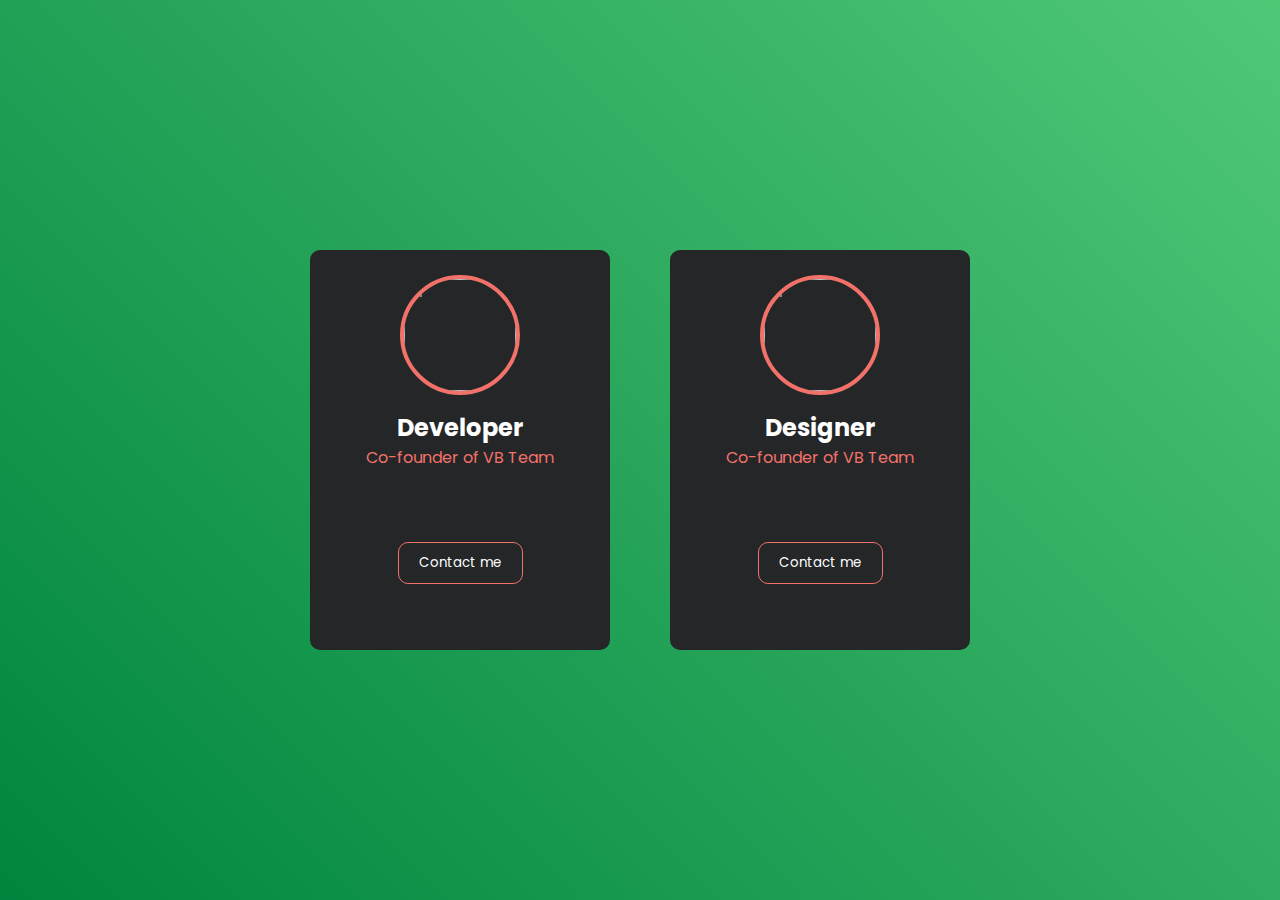
==== index.html @ 05147ce1 "index.html" ====
<!DOCTYPE html>
<html lang="en">
	<head>
		<meta charset="UTF-8" />
		<meta http-equiv="X-UA-Compatible" content="IE=edge" />
		<meta name="viewport" content="width=device-width, initial-scale=1.0" />
		<title>Kourain Profile</title>
		<link
			rel="stylesheet"
			href="https://cdnjs.cloudflare.com/ajax/libs/font-awesome/6.0.0-beta2/css/all.min.css"
			integrity="sha512-YWzhKL2whUzgiheMoBFwW8CKV4qpHQAEuvilg9FAn5VJUDwKZZxkJNuGM4XkWuk94WCrrwslk8yWNGmY1EduTA=="
			crossorigin="anonymous"
			referrerpolicy="no-referrer"
		/>
		<link rel="stylesheet" href="style.css" />
	</head>
	<body>
		<div class="card">
			<div class="card__img">
				<img src=".img/logo.png" alt="" />
			</div>
			<h2>Developer</h2>
			<p>Co-founder of VB Team</p>
			<div class="card__social">
				</a>
				<a target="_black" href="https://www.youtube.com/c/Nodemy">
					<i class="fab fa-youtube"></i>
				</a>
				<a target="_black" href="https://github.com/namndwebdev/html-css-js-thuc-chien">
					<i class="fab fa-github"></i>
				</a>
			</div>
			<button>Contact me</button>
		</div>
		<div class="card">
			<div class="card__img">
				<img src=".img/Logo.png" alt="" />
			</div>
			<h2>Designer</h2>
			<p>Co-founder of VB Team</p>
			<div class="card__social">
				<a target="_black" href="https://www.youtube.com/c/Nodemy">
					<i class="fab fa-youtube"></i>
				</a>
				<a target="_black" href="https://github.com/namndwebdev/html-css-js-thuc-chien">
					<i class="fab fa-github"></i>
				</a>
			</div>
			<button>Contact me</button>
		</div>
	</body>
</html>
---- style.css ----
@import url('https://fonts.googleapis.com/css?family=Poppins:400,500,600,700&display=swap');

:root {
	--pink-color: #f2726a;
}

* {
	margin: 0;
	padding: 0;
	box-sizing: border-box;
	font-family: 'Poppins', sans-serif;
}

body {
	height: 100vh;
	background: linear-gradient(45deg, #00853e, #50c878);
	display: flex;
	justify-content: center;
	align-items: center;
}

.card {
	width: 300px;
	height: 400px;
	border-radius: 10px;
	text-align: center;
	background-color: #242628;
	overflow: hidden;
	margin: 0 30px;
}

.card__img {
	width: 120px;
	height: 120px;
	overflow: hidden;
	transition: 0.25s;
	margin: 0 auto;
	transform: translateY(25px);
	border-radius: 50%;
	border: 4px solid var(--pink-color);
	cursor: pointer;
}

.card__img:hover {
	width: 100%;
	height: 100%;
	border-radius: unset;
	border: unset;
	transform: unset;
}

img {
	width: 100%;
	height: 100%;
	object-fit: cover;
	object-position: center;
}

h2 {
	color: white;
	margin-top: 40px;
}

p {
	color: var(--pink-color);
}

.card__social a {
	text-decoration: none;
	color: white;
	margin: 25px 20px 40px;
	display: inline-block;
	font-size: 18px;
	transition: 0.25s;
}

.card__social a:hover {
	color: var(--pink-color);
}

button {
	outline: none;
	border: none;
	color: white;
	background-color: transparent;
	border: 1px solid var(--pink-color);
	padding: 10px 20px;
	border-radius: inherit;
	cursor: pointer;
	transition: 0.25s;
}

button:hover {
	background-color: var(--pink-color);
}
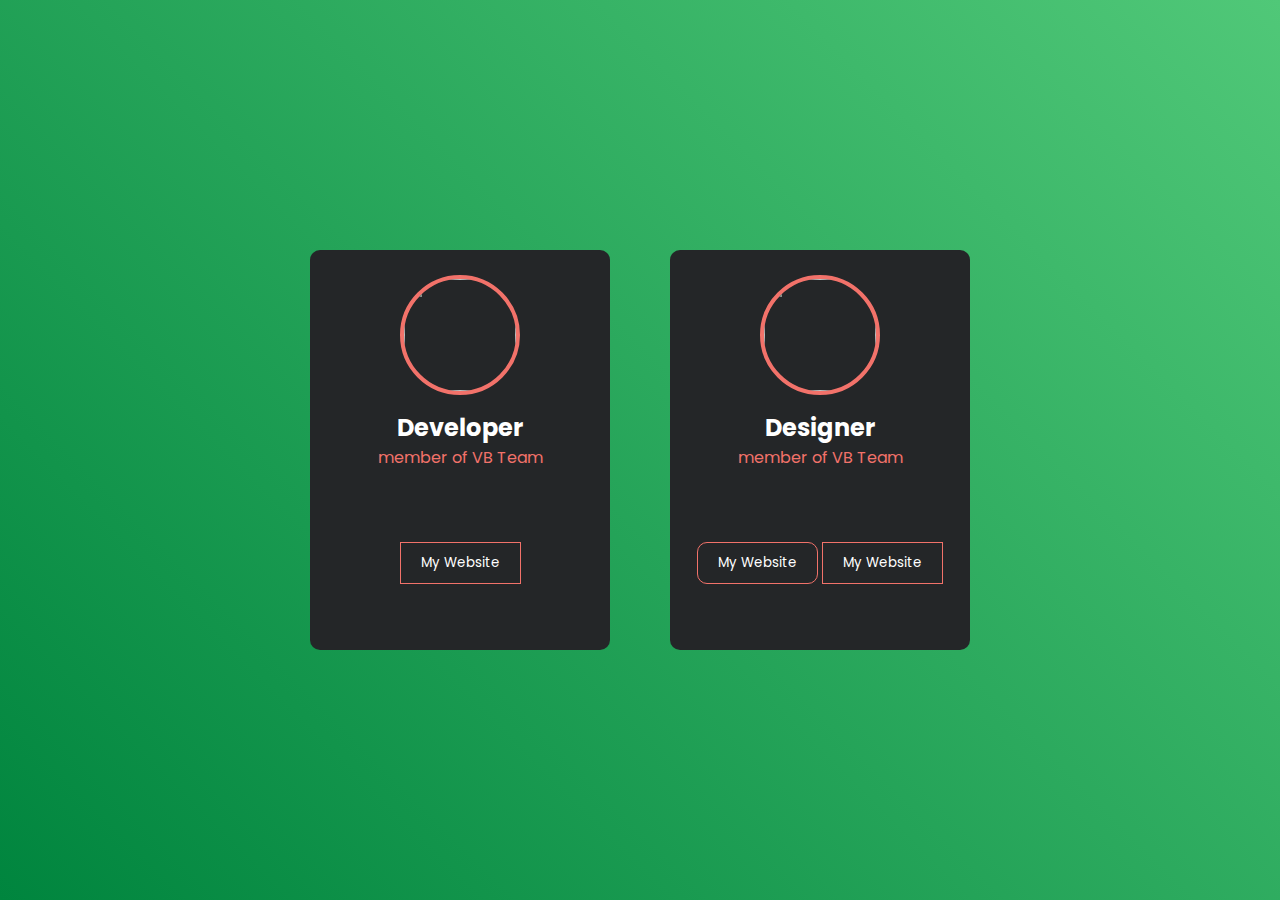
==== commit ea081cd0: "index.html" ====
--- a/index.html
+++ b/index.html
@@ -17,36 +17,36 @@
 	<body>
 		<div class="card">
 			<div class="card__img">
-				<img src=".img/logo.png" alt="" />
+				<img src="img/DEV_LOGO.jpg" alt="" />
 			</div>
 			<h2>Developer</h2>
-			<p>Co-founder of VB Team</p>
+			<p>member of VB Team</p>
 			<div class="card__social">
-				</a>
-				<a target="_black" href="https://www.youtube.com/c/Nodemy">
+				<a target="_black" href="https://youtube.com/@VBTeamKourain">
 					<i class="fab fa-youtube"></i>
 				</a>
-				<a target="_black" href="https://github.com/namndwebdev/html-css-js-thuc-chien">
+				<a target="_black" href="https://github.com/KourainTeam">
 					<i class="fab fa-github"></i>
 				</a>
 			</div>
-			<button>Contact me</button>
+			<a href="https://kourainmod.blogspot.com/"><button>My Website</button></a>
 		</div>
 		<div class="card">
 			<div class="card__img">
-				<img src=".img/Logo.png" alt="" />
+				<img src="img/DES_LOGO.jpg" alt="" />
 			</div>
 			<h2>Designer</h2>
-			<p>Co-founder of VB Team</p>
+			<p>member of VB Team</p>
 			<div class="card__social">
-				<a target="_black" href="https://www.youtube.com/c/Nodemy">
+				<a target="_black" href="https://youtube.com/@VBTeamKourain">
 					<i class="fab fa-youtube"></i>
 				</a>
-				<a target="_black" href="https://github.com/namndwebdev/html-css-js-thuc-chien">
+				<a target="_black" href="https://github.com/KourainTeam">
 					<i class="fab fa-github"></i>
 				</a>
 			</div>
-			<button>Contact me</button>
+			<button onclick="window.location.href='https://kourainmod.blogspot.com/'">My Website</button>
+			<a href="https://kourainmod.blogspot.com/"><button>My Website</button></a>
 		</div>
 	</body>
 </html>
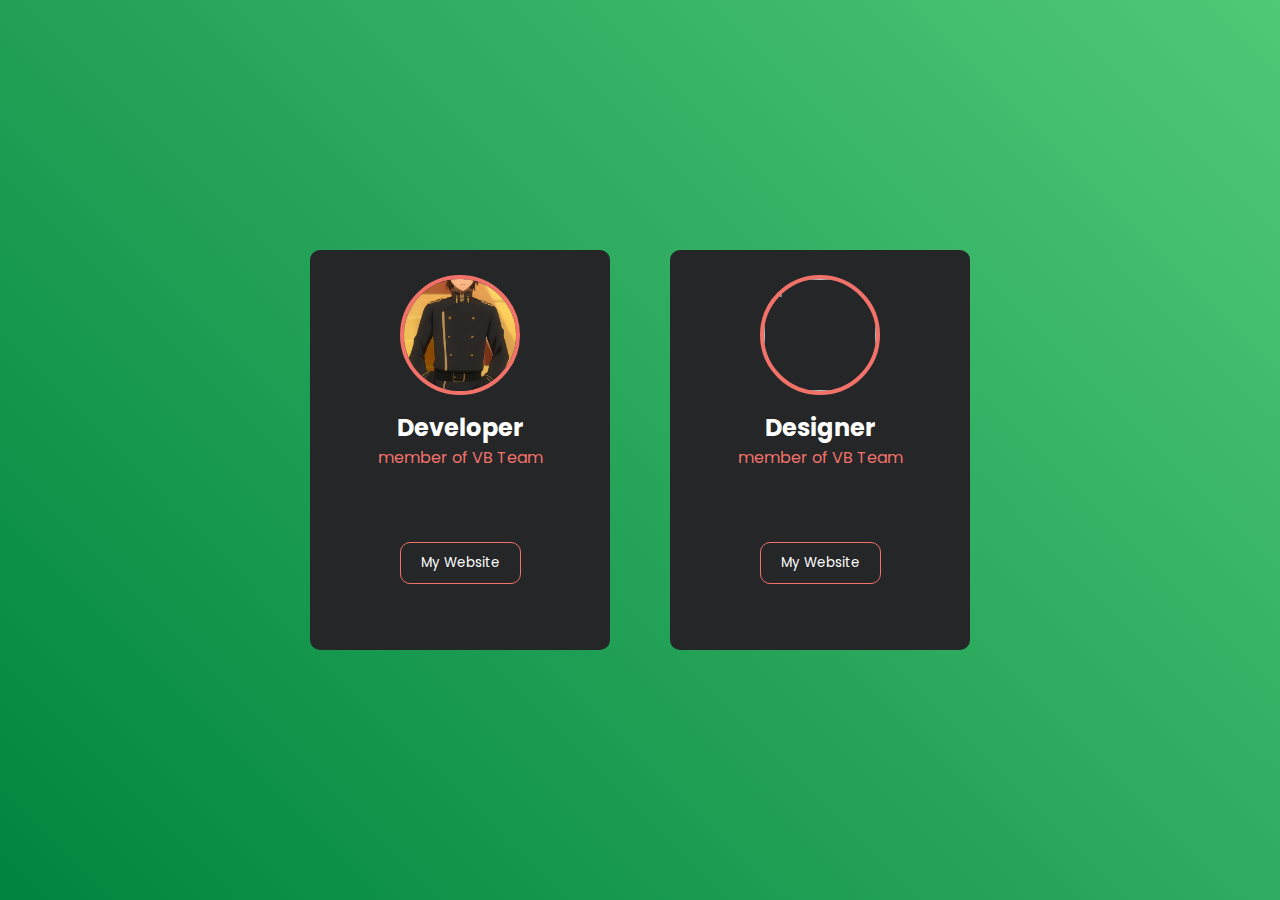
==== commit 866ba2e1: "index.html" ====
--- a/index.html
+++ b/index.html
@@ -17,7 +17,7 @@
 	<body>
 		<div class="card">
 			<div class="card__img">
-				<img src="img/DEV_LOGO.jpg" alt="" />
+				<img src="img/DEV_img.jpg" alt="" />
 			</div>
 			<h2>Developer</h2>
 			<p>member of VB Team</p>
@@ -29,11 +29,11 @@
 					<i class="fab fa-github"></i>
 				</a>
 			</div>
-			<a href="https://kourainmod.blogspot.com/"><button>My Website</button></a>
+			<button onclick="window.location.href='https://kourainmod.blogspot.com/'">My Website</button>
 		</div>
 		<div class="card">
 			<div class="card__img">
-				<img src="img/DES_LOGO.jpg" alt="" />
+				<img src="img/DES_img.jpg" alt="" />
 			</div>
 			<h2>Designer</h2>
 			<p>member of VB Team</p>
@@ -46,7 +46,6 @@
 				</a>
 			</div>
 			<button onclick="window.location.href='https://kourainmod.blogspot.com/'">My Website</button>
-			<a href="https://kourainmod.blogspot.com/"><button>My Website</button></a>
 		</div>
 	</body>
 </html>
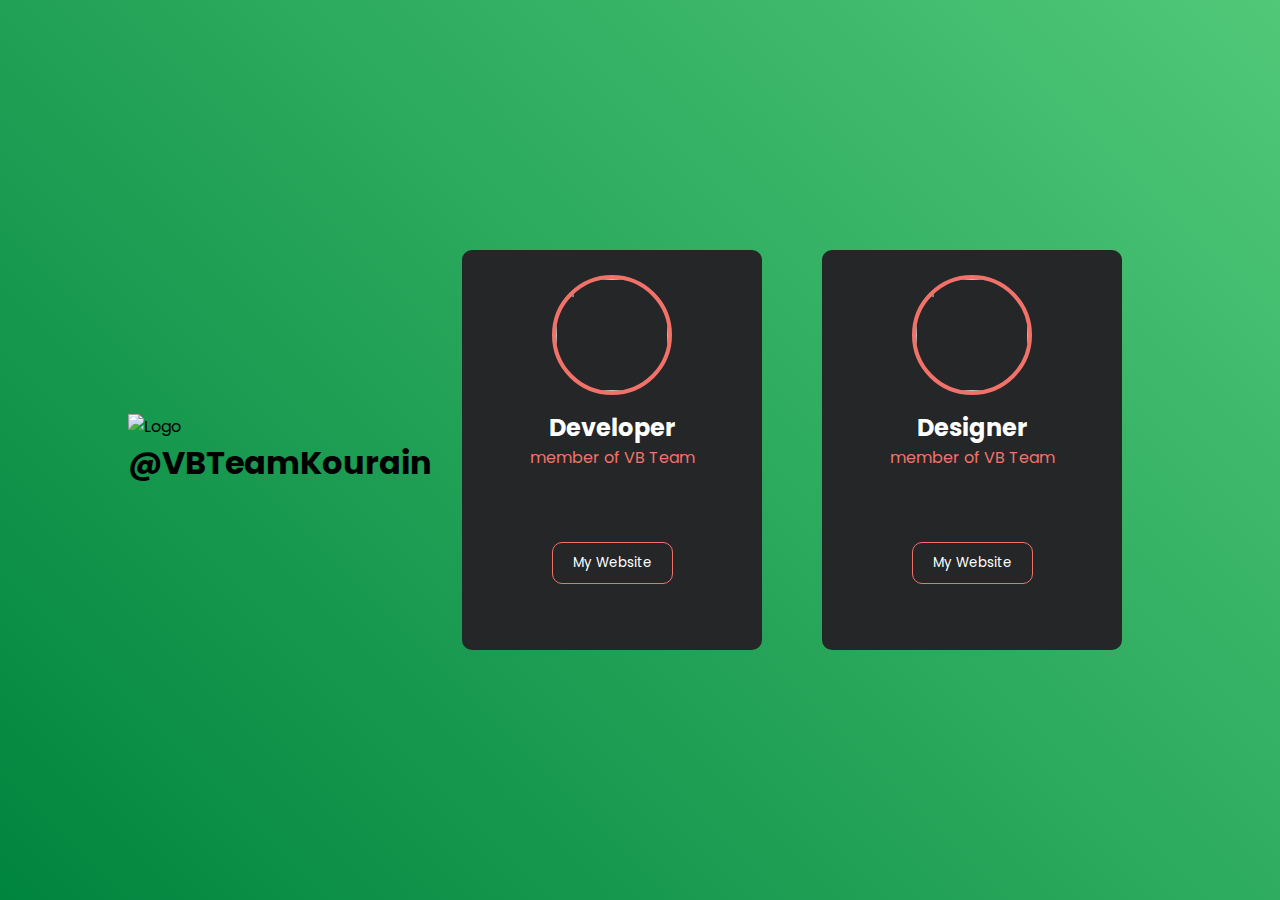
==== commit e9f36f7e: "index.html" ====
--- a/index.html
+++ b/index.html
@@ -1,51 +1,79 @@
 <!DOCTYPE html>
 <html lang="en">
-	<head>
-		<meta charset="UTF-8" />
-		<meta http-equiv="X-UA-Compatible" content="IE=edge" />
-		<meta name="viewport" content="width=device-width, initial-scale=1.0" />
-		<title>Kourain Profile</title>
-		<link
-			rel="stylesheet"
-			href="https://cdnjs.cloudflare.com/ajax/libs/font-awesome/6.0.0-beta2/css/all.min.css"
-			integrity="sha512-YWzhKL2whUzgiheMoBFwW8CKV4qpHQAEuvilg9FAn5VJUDwKZZxkJNuGM4XkWuk94WCrrwslk8yWNGmY1EduTA=="
-			crossorigin="anonymous"
-			referrerpolicy="no-referrer"
-		/>
-		<link rel="stylesheet" href="style.css" />
-	</head>
-	<body>
-		<div class="card">
-			<div class="card__img">
-				<img src="img/DEV_img.jpg" alt="" />
-			</div>
-			<h2>Developer</h2>
-			<p>member of VB Team</p>
-			<div class="card__social">
-				<a target="_black" href="https://youtube.com/@VBTeamKourain">
-					<i class="fab fa-youtube"></i>
-				</a>
-				<a target="_black" href="https://github.com/KourainTeam">
-					<i class="fab fa-github"></i>
-				</a>
-			</div>
-			<button onclick="window.location.href='https://kourainmod.blogspot.com/'">My Website</button>
-		</div>
-		<div class="card">
-			<div class="card__img">
-				<img src="img/DES_img.jpg" alt="" />
-			</div>
-			<h2>Designer</h2>
-			<p>member of VB Team</p>
-			<div class="card__social">
-				<a target="_black" href="https://youtube.com/@VBTeamKourain">
-					<i class="fab fa-youtube"></i>
-				</a>
-				<a target="_black" href="https://github.com/KourainTeam">
-					<i class="fab fa-github"></i>
-				</a>
-			</div>
-			<button onclick="window.location.href='https://kourainmod.blogspot.com/'">My Website</button>
-		</div>
-	</body>
+<head>
+    <meta charset="UTF-8" />
+    <meta http-equiv="X-UA-Compatible" content="IE=edge" />
+    <meta name="viewport" content="width=device-width, initial-scale=1.0" />
+    <title>Kourain Profile</title>
+    <link rel="icon" type="image/x-icon" href="img/favicon.png">
+    <link rel="stylesheet" href="https://cdnjs.cloudflare.com/ajax/libs/font-awesome/6.0.0-beta2/css/all.min.css" integrity="sha512-YWzhKL2whUzgiheMoBFwW8CKV4qpHQAEuvilg9FAn5VJUDwKZZxkJNuGM4XkWuk94WCrrwslk8yWNGmY1EduTA==" crossorigin="anonymous" referrerpolicy="no-referrer" />
+    <link rel="stylesheet" href="style.css" />
+    <script>
+        function isMobileDevice() {
+            return (typeof window.orientation !== "undefined") || (navigator.userAgent.indexOf('IEMobile') !== -1);
+        }
+
+        function applyMobileStyling() {
+            var cards = document.getElementsByClassName("card");
+            for (var i = 0; i < cards.length; i++) {
+                cards[i].style.marginBottom = "20px";
+            }
+
+            var cardImages = document.getElementsByClassName("card__img");
+            for (var i = 0; i < cardImages.length; i++) {
+                cardImages[i].getElementsByTagName("img")[0].style.maxWidth = "100%";
+                cardImages[i].getElementsByTagName("img")[0].style.height = "auto";
+            }
+
+            var cardSocials = document.getElementsByClassName("card__social");
+            for (var i = 0; i < cardSocials.length; i++) {
+                cardSocials[i].style.textAlign = "center";
+            }
+        }
+        window.onload = function() {
+            if (isMobileDevice()) {
+                applyMobileStyling();
+            }
+        };
+    </script>
+</head>
+
+<body>
+    <header>
+        <img src="./img/logo.png" alt="Logo">
+        <h1>@VBTeamKourain</h1>
+    </header>
+    <div class="card">
+        <div class="card__img">
+            <img src="img/Avt_Dev.jpg" alt="" />
+        </div>
+        <h2>Developer</h2>
+        <p>member of VB Team</p>
+        <div class="card__social">
+            <a target="_black" href="https://youtube.com/@VBTeamKourain">
+                <i class="fab fa-youtube"></i>
+            </a>
+            <a target="_black" href="https://github.com/KourainTeam">
+                <i class="fab fa-github"></i>
+            </a>
+        </div>
+	<button onclick=window.location.href=https://kourainmod.blogspot.com/>My Website</button>
+    </div>
+    <div class="card">
+        <div class="card__img">
+            <img src="img/Avt_Des.jpg" alt="" />
+        </div>
+        <h2>Designer</h2>
+        <p>member of VB Team</p>
+        <div class="card__social">
+            <a target="_black" href="https://youtube.com/@VBTeamKourain">
+                <i class="fab fa-youtube"></i>
+            </a>
+            <a target="_black" href="https://github.com/KourainTeam">
+                <i class="fab fa-github"></i>
+            </a>
+        </div>
+	<button onclick=window.location.href=https://kourainmod.blogspot.com/>My Website</button>
+    </div>
+</body>
 </html>
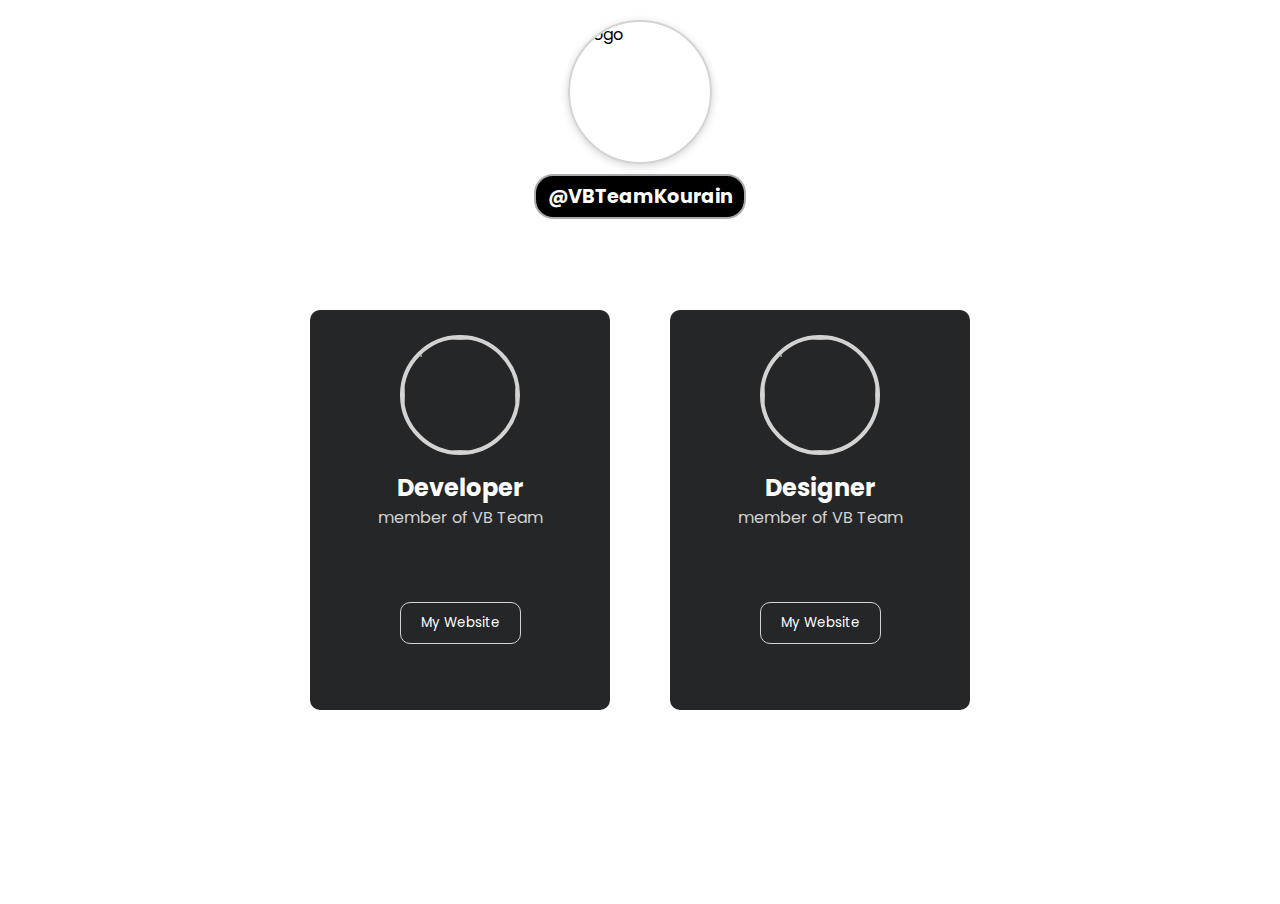
==== commit b213edf8: "Add files via upload" ====
--- a/index.html
+++ b/index.html
@@ -1,79 +1,44 @@
 <!DOCTYPE html>
-<html lang="en">
+<html>
 <head>
-    <meta charset="UTF-8" />
-    <meta http-equiv="X-UA-Compatible" content="IE=edge" />
-    <meta name="viewport" content="width=device-width, initial-scale=1.0" />
-    <title>Kourain Profile</title>
-    <link rel="icon" type="image/x-icon" href="img/favicon.png">
-    <link rel="stylesheet" href="https://cdnjs.cloudflare.com/ajax/libs/font-awesome/6.0.0-beta2/css/all.min.css" integrity="sha512-YWzhKL2whUzgiheMoBFwW8CKV4qpHQAEuvilg9FAn5VJUDwKZZxkJNuGM4XkWuk94WCrrwslk8yWNGmY1EduTA==" crossorigin="anonymous" referrerpolicy="no-referrer" />
-    <link rel="stylesheet" href="style.css" />
+    <title>Hiển thị nội dung HTML dựa trên thiết bị truy cập</title>
     <script>
-        function isMobileDevice() {
-            return (typeof window.orientation !== "undefined") || (navigator.userAgent.indexOf('IEMobile') !== -1);
-        }
+        window.onload = function() {
+            var isMobile = /iPhone|iPad|iPod|Android/i.test(navigator.userAgent);
+            var iframeSrc = isMobile ? 'phone_interface.html' : 'computer_interface.html';
+            var iframe = document.getElementById('myIframe');
+            iframe.src = iframeSrc;
 
-        function applyMobileStyling() {
-            var cards = document.getElementsByClassName("card");
-            for (var i = 0; i < cards.length; i++) {
-                cards[i].style.marginBottom = "20px";
-            }
-
-            var cardImages = document.getElementsByClassName("card__img");
-            for (var i = 0; i < cardImages.length; i++) {
-                cardImages[i].getElementsByTagName("img")[0].style.maxWidth = "100%";
-                cardImages[i].getElementsByTagName("img")[0].style.height = "auto";
-            }
-
-            var cardSocials = document.getElementsByClassName("card__social");
-            for (var i = 0; i < cardSocials.length; i++) {
-                cardSocials[i].style.textAlign = "center";
-            }
-        }
-        window.onload = function() {
-            if (isMobileDevice()) {
-                applyMobileStyling();
+            if (isMobile) {
+                document.body.style.overflow = 'hidden';
             }
         };
     </script>
+    <style>
+        body, html {
+            margin: 0;
+            padding: 0;
+            height: 100%;
+        }
+
+        #iframeWrapper {
+            position: absolute;
+            top: 0;
+            left: 0;
+            width: 100%;
+            height: 100%;
+        }
+
+        #iframeWrapper iframe {
+            width: 100%;
+            height: 100%;
+            border: none;
+        }
+    </style>
 </head>
-
 <body>
-    <header>
-        <img src="./img/logo.png" alt="Logo">
-        <h1>@VBTeamKourain</h1>
-    </header>
-    <div class="card">
-        <div class="card__img">
-            <img src="img/Avt_Dev.jpg" alt="" />
-        </div>
-        <h2>Developer</h2>
-        <p>member of VB Team</p>
-        <div class="card__social">
-            <a target="_black" href="https://youtube.com/@VBTeamKourain">
-                <i class="fab fa-youtube"></i>
-            </a>
-            <a target="_black" href="https://github.com/KourainTeam">
-                <i class="fab fa-github"></i>
-            </a>
-        </div>
-	<button onclick=window.location.href=https://kourainmod.blogspot.com/>My Website</button>
-    </div>
-    <div class="card">
-        <div class="card__img">
-            <img src="img/Avt_Des.jpg" alt="" />
-        </div>
-        <h2>Designer</h2>
-        <p>member of VB Team</p>
-        <div class="card__social">
-            <a target="_black" href="https://youtube.com/@VBTeamKourain">
-                <i class="fab fa-youtube"></i>
-            </a>
-            <a target="_black" href="https://github.com/KourainTeam">
-                <i class="fab fa-github"></i>
-            </a>
-        </div>
-	<button onclick=window.location.href=https://kourainmod.blogspot.com/>My Website</button>
+    <div id="iframeWrapper">
+        <iframe id="myIframe" frameborder="0" width="100%" height="100%"></iframe>
     </div>
 </body>
-</html>
+</html>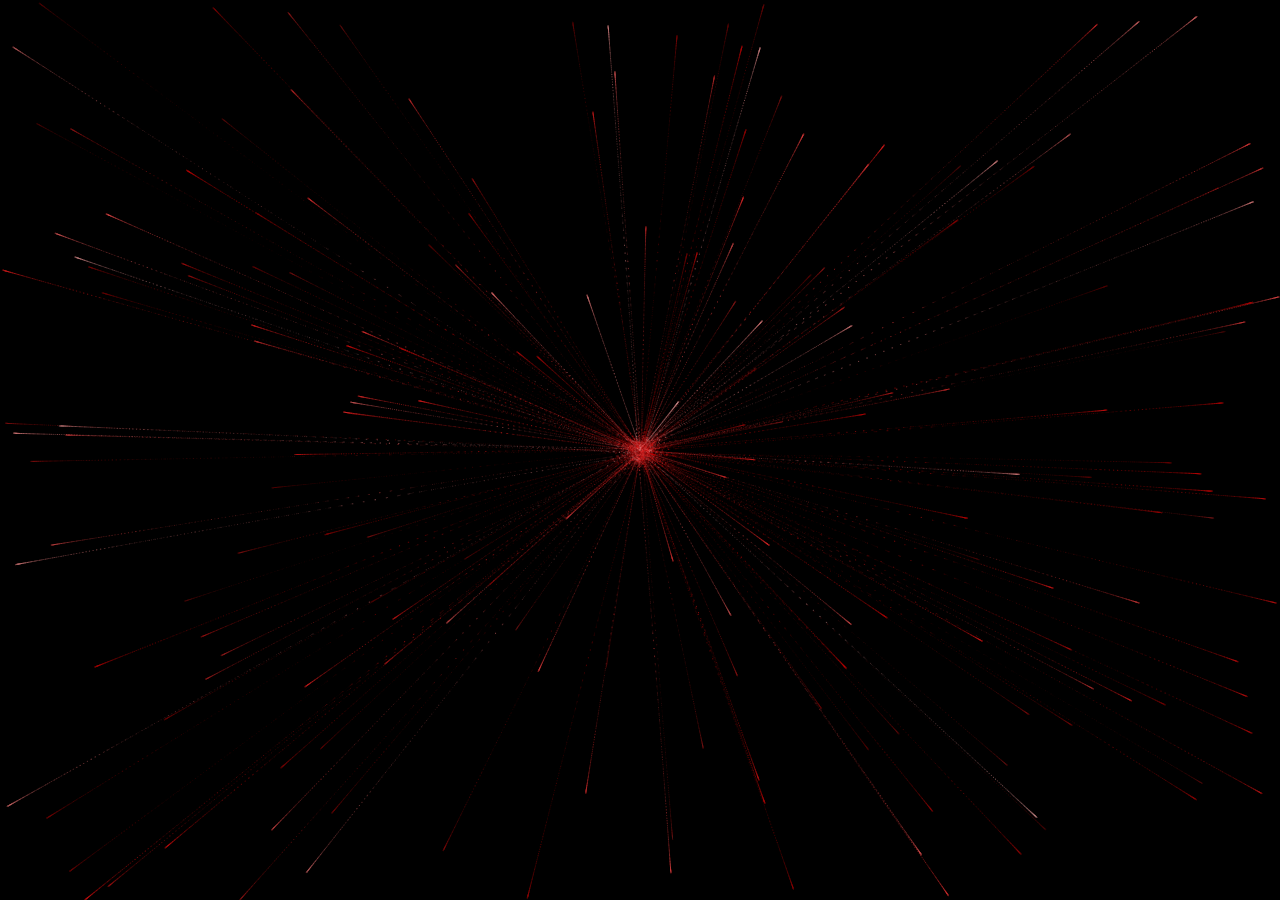
==== commit 611ce56c: "Update index.html" ====
--- a/index.html
+++ b/index.html
@@ -1,44 +1,181 @@
-<!DOCTYPE html>
-<html>
-<head>
-    <title>Hiển thị nội dung HTML dựa trên thiết bị truy cập</title>
-    <script>
-        window.onload = function() {
-            var isMobile = /iPhone|iPad|iPod|Android/i.test(navigator.userAgent);
-            var iframeSrc = isMobile ? 'phone_interface.html' : 'computer_interface.html';
-            var iframe = document.getElementById('myIframe');
-            iframe.src = iframeSrc;
-
-            if (isMobile) {
-                document.body.style.overflow = 'hidden';
-            }
-        };
-    </script>
-    <style>
-        body, html {
-            margin: 0;
-            padding: 0;
-            height: 100%;
-        }
-
-        #iframeWrapper {
-            position: absolute;
-            top: 0;
-            left: 0;
-            width: 100%;
-            height: 100%;
-        }
-
-        #iframeWrapper iframe {
-            width: 100%;
-            height: 100%;
-            border: none;
-        }
-    </style>
-</head>
-<body>
-    <div id="iframeWrapper">
-        <iframe id="myIframe" frameborder="0" width="100%" height="100%"></iframe>
-    </div>
-</body>
-</html>+
+<HTML>
+<HEAD>
+    <TITLE>I love U:33</TITLE>
+    <link rel="icon" type="image/x-icon" href="img/Kourain VbTeam LogoV2.png">
+    <META NAME="Generator" CONTENT="EditPlus">
+    <META NAME="Author" CONTENT="">
+    <META NAME="Keywords" CONTENT="">
+    <META NAME="Description" CONTENT="">
+    <style>
+        canvas {
+            position: absolute;
+            left: 0;
+            top: 0;
+            width: 100%;
+            height: 100%;
+            background-color = "#2e2e2e";
+        }
+    </style>
+</HEAD>
+
+<BODY style=" background-color: #000;">
+
+<canvas id="heart"></canvas>
+
+<script>
+    window.requestAnimationFrame =
+            window.__requestAnimationFrame ||
+            window.requestAnimationFrame ||
+            window.webkitRequestAnimationFrame ||
+            window.mozRequestAnimationFrame ||
+            window.oRequestAnimationFrame ||
+            window.msRequestAnimationFrame ||
+            (function () {
+                return function (callback, element) {
+                    var lastTime = element.__lastTime;
+                    if (lastTime === undefined) {
+                        lastTime = 0;
+                    }
+                    var currTime = Date.now();
+                    var timeToCall = Math.max(1, 33 - (currTime - lastTime));
+                    window.setTimeout(callback, timeToCall);
+                    element.__lastTime = currTime + timeToCall;
+                };
+            })();
+    window.isDevice = (/android|webos|iphone|ipad|ipod|blackberry|iemobile|opera mini/i.test(((navigator.userAgent || navigator.vendor || window.opera)).toLowerCase()));
+    var loaded = false;
+    var init = function () {
+        if (loaded) return;
+        loaded = true;
+        var mobile = window.isDevice;
+        var koef = mobile ? 0.5 : 1;
+        var canvas = document.getElementById('heart');
+        var ctx = canvas.getContext('2d');
+        var width = canvas.width = koef * innerWidth;
+        var height = canvas.height = koef * innerHeight;
+        var rand = Math.random;
+        ctx.fillStyle = "rgba(0,0,0,1)";
+        ctx.fillRect(0, 0, width, height);
+
+
+        var heartPosition = function (rad) {
+            //return [Math.sin(rad), Math.cos(rad)];
+            return [Math.pow(Math.sin(rad), 3), -(15 * Math.cos(rad) - 5 * Math.cos(2 * rad) - 2 * Math.cos(3 * rad) - Math.cos(4 * rad))];
+        };
+        var scaleAndTranslate = function (pos, sx, sy, dx, dy) {
+            return [dx + pos[0] * sx, dy + pos[1] * sy];
+        };
+
+        window.addEventListener('resize', function () {
+            width = canvas.width = koef * innerWidth;
+            height = canvas.height = koef * innerHeight;
+            ctx.fillStyle = "rgba(0,0,0,1)";
+            ctx.fillRect(0, 0, width, height);
+        });
+
+        var traceCount = mobile ? 20 : 50;
+        var pointsOrigin = [];
+        var i;
+        var dr = mobile ? 0.3 : 0.1;
+        for (i = 0; i < Math.PI * 2; i += dr) pointsOrigin.push(scaleAndTranslate(heartPosition(i), 210, 13, 0, 0));
+        for (i = 0; i < Math.PI * 2; i += dr) pointsOrigin.push(scaleAndTranslate(heartPosition(i), 150, 9, 0, 0));
+        for (i = 0; i < Math.PI * 2; i += dr) pointsOrigin.push(scaleAndTranslate(heartPosition(i), 90, 5, 0, 0));
+        var heartPointsCount = pointsOrigin.length;
+
+        var targetPoints = [];
+        var pulse = function (kx, ky) {
+            for (i = 0; i < pointsOrigin.length; i++) {
+                targetPoints[i] = [];
+                targetPoints[i][0] = kx * pointsOrigin[i][0] + width / 2;
+                targetPoints[i][1] = ky * pointsOrigin[i][1] + height / 2;
+            }
+        };
+
+        var e = [];
+        for (i = 0; i < heartPointsCount; i++) {
+            var x = rand() * width;
+            var y = rand() * height;
+            e[i] = {
+                vx: 0,
+                vy: 0,
+                R: 2,
+                speed: rand() + 5,
+                q: ~~(rand() * heartPointsCount),
+                D: 2 * (i % 2) - 1,
+                force: 0.2 * rand() + 0.7,
+                f: "hsla(0," + ~~(40 * rand() + 60) + "%," + ~~(60 * rand() + 20) + "%,.3)",
+                trace: []
+            };
+            for (var k = 0; k < traceCount; k++) e[i].trace[k] = {x: x, y: y};
+        }
+
+        var config = {
+            traceK: 0.4,
+            timeDelta: 0.01
+        };
+
+        var time = 0;
+        var textLeft1 = 0;
+        var textLeft2 = -10;
+        var loop = function () {
+            var mLeft = 50;
+            var mTop = 250;
+            var n = -Math.cos(time);
+            pulse((1 + n) * .5, (1 + n) * .5);
+            time += ((Math.sin(time)) < 0 ? 9 : (n > 0.8) ? .2 : 1) * config.timeDelta;
+            ctx.fillStyle = "rgba(0,0,0,.1)";
+            ctx.fillRect(0, 0, width, height);
+            for (i = e.length; i--;) {
+                var u = e[i];
+                var q = targetPoints[u.q];
+                var dx = u.trace[0].x - q[0];
+                var dy = u.trace[0].y - q[1];
+                var length = Math.sqrt(dx * dx + dy * dy);
+                if (10 > length) {
+                    if (0.95 < rand()) {
+                        u.q = ~~(rand() * heartPointsCount);
+                    }
+                    else {
+                        if (0.99 < rand()) {
+                            u.D *= -1;
+                        }
+                        u.q += u.D;
+                        u.q %= heartPointsCount;
+                        if (0 > u.q) {
+                            u.q += heartPointsCount;
+                        }
+                    }
+                }
+                u.vx += -dx / length * u.speed;
+                u.vy += -dy / length * u.speed;
+                u.trace[0].x += u.vx;
+                u.trace[0].y += u.vy;
+                u.vx *= u.force;
+                u.vy *= u.force;
+                for (k = 0; k < u.trace.length - 1;) {
+                    var T = u.trace[k];
+                    var N = u.trace[++k];
+                    N.x -= config.traceK * (N.x - T.x);
+                    N.y -= config.traceK * (N.y - T.y);
+                }
+                ctx.fillStyle = u.f;
+                for (k = 0; k < u.trace.length; k++) {
+                    ctx.fillRect(u.trace[k].x, u.trace[k].y, 1, 1);
+                }
+            }
+            //ctx.fillStyle = "rgba(255,255,255,1)";
+            //for (i = u.trace.length; i--;) ctx.fillRect(targetPoints[i][0], targetPoints[i][1], 2, 2);
+
+            window.requestAnimationFrame(loop, canvas);
+        };
+
+        loop();
+    };
+
+    var s = document.readyState;
+    if (s === 'complete' || s === 'loaded' || s === 'interactive') init();
+    else document.addEventListener('DOMContentLoaded', init, false);
+</script>
+</BODY>
+</HTML>
